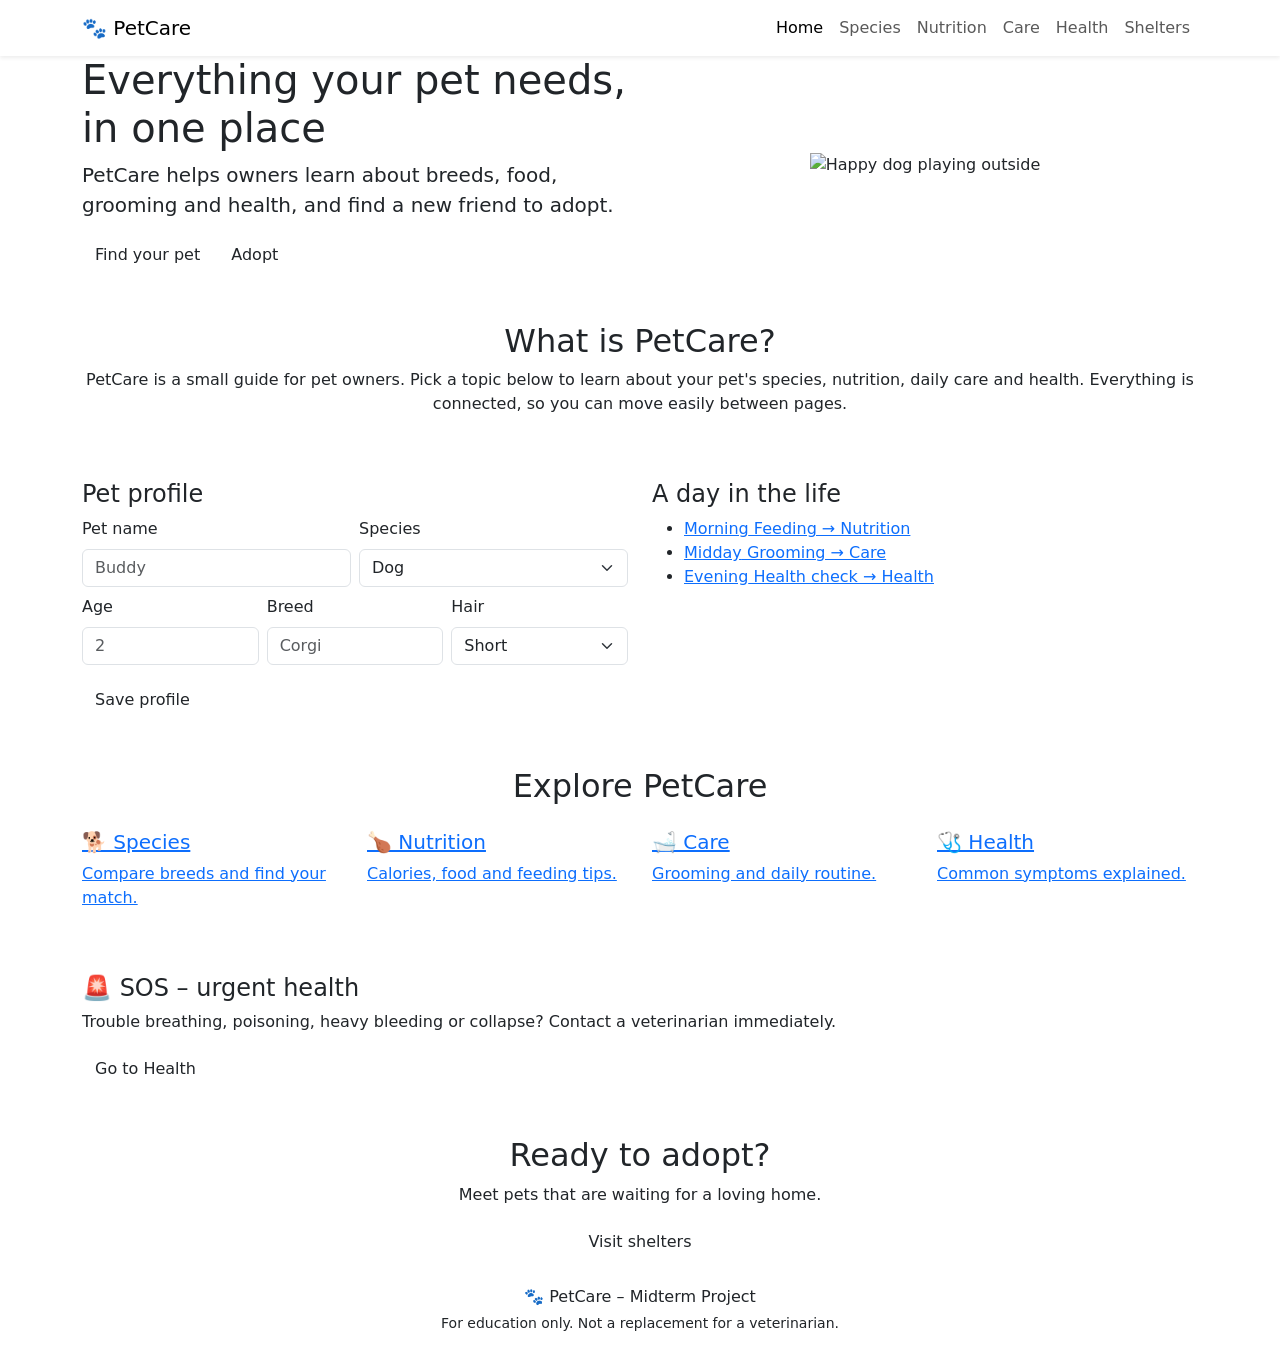
==== index.html @ fef8cda7 "(Index.html and styles.css)" ====
<!DOCTYPE html>
<html lang="en">
	<head>
		<meta charset="UTF-8">
		<meta name="viewport" content="width=device-width, initial-scale=1">
		<title>PetCare | Home</title>
		<link href="https://cdn.jsdelivr.net/npm/bootstrap@5.3.3/dist/css/bootstrap.min.css" rel="stylesheet">
		<link rel="stylesheet" href="styles.css">
	</head>
	<body>
		<header>
			<nav class="navbar navbar-expand-lg bg-white sticky-top shadow-sm">
				<div class="container">
					<a class="navbar-brand" href="index.html">🐾 PetCare</a>
					<button class="navbar-toggler" type="button" data-bs-toggle="collapse" data-bs-target="#mainMenu" aria-label="Toggle menu">
						<span class="navbar-toggler-icon"></span>
					</button>
					<div class="collapse navbar-collapse" id="mainMenu">
						<ul class="navbar-nav ms-auto">
							<li class="nav-item"><a class="nav-link active" href="index.html">Home</a></li>
							<li class="nav-item"><a class="nav-link" href="species.html">Species</a></li>
							<li class="nav-item"><a class="nav-link" href="nutrition.html">Nutrition</a></li>
							<li class="nav-item"><a class="nav-link" href="care.html">Care</a></li>
							<li class="nav-item"><a class="nav-link" href="health.html">Health</a></li>
							<li class="nav-item"><a class="nav-link" href="shelters.html">Shelters</a></li>
						</ul>
					</div>
				</div>
			</nav>
		</header>

		<main>
			<section class="hero">
				<div class="container">
					<div class="row align-items-center">
						<div class="col-md-6">
							<h1>Everything your pet needs, in one place</h1>
							<p class="lead">PetCare helps owners learn about breeds, food, grooming and health, and find a new friend to adopt.</p>
							<a href="species.html" class="btn btn-pet">Find your pet</a>
							<a href="shelters.html" class="btn btn-outline-pet">Adopt</a>
						</div>
						<div class="col-md-6 text-center">
							<img src="https://placedog.net/600/400?id=12" class="img-fluid hero-img" alt="Happy dog playing outside">
						</div>
					</div>
				</div>
			</section>

			<section class="container py-5 text-center">
				<h2>What is PetCare?</h2>
				<p class="mx-auto about-text">PetCare is a small guide for pet owners. Pick a topic below to learn about your pet's species, nutrition, daily care and health. Everything is connected, so you can move easily between pages.</p>
			</section>

			<section class="container pb-5">
				<div class="row g-4">
					<div class="col-lg-6">
						<article class="card-box">
							<h2 class="h4">Pet profile</h2>
							<form action="species.html" method="get">
								<div class="row g-2">
									<div class="col-6">
										<label for="petName" class="form-label">Pet name</label>
										<input type="text" id="petName" class="form-control" placeholder="Buddy">
									</div>
									<div class="col-6">
										<label for="petSpecies" class="form-label">Species</label>
										<select id="petSpecies" class="form-select">
											<option>Dog</option>
											<option>Cat</option>
										</select>
									</div>
									<div class="col-4">
										<label for="petAge" class="form-label">Age</label>
										<input type="number" id="petAge" class="form-control" placeholder="2">
									</div>
									<div class="col-4">
										<label for="petBreed" class="form-label">Breed</label>
										<input type="text" id="petBreed" class="form-control" placeholder="Corgi">
									</div>
									<div class="col-4">
										<label for="petHair" class="form-label">Hair</label>
										<select id="petHair" class="form-select">
											<option>Short</option>
											<option>Long</option>
										</select>
									</div>
								</div>
								<button type="submit" class="btn btn-pet mt-3">Save profile</button>
							</form>
						</article>
					</div>

					<div class="col-lg-6">
						<article class="card-box">
							<h2 class="h4">A day in the life</h2>
							<ul class="timeline">
								<li><a href="nutrition.html"><span class="time">Morning</span> Feeding → Nutrition</a></li>
								<li><a href="care.html"><span class="time">Midday</span> Grooming → Care</a></li>
								<li><a href="health.html"><span class="time">Evening</span> Health check → Health</a></li>
							</ul>
						</article>
					</div>
				</div>
			</section>

			<section class="container pb-5">
				<h2 class="text-center mb-4">Explore PetCare</h2>
				<div class="row g-4">
					<div class="col-6 col-lg-3">
						<a href="species.html" class="quick-card">
							<h3 class="h5">🐕 Species</h3>
							<p>Compare breeds and find your match.</p>
						</a>
					</div>
					<div class="col-6 col-lg-3">
						<a href="nutrition.html" class="quick-card">
							<h3 class="h5">🍗 Nutrition</h3>
							<p>Calories, food and feeding tips.</p>
						</a>
					</div>
					<div class="col-6 col-lg-3">
						<a href="care.html" class="quick-card">
							<h3 class="h5">🛁 Care</h3>
							<p>Grooming and daily routine.</p>
						</a>
					</div>
					<div class="col-6 col-lg-3">
						<a href="health.html" class="quick-card">
							<h3 class="h5">🩺 Health</h3>
							<p>Common symptoms explained.</p>
						</a>
					</div>
				</div>
			</section>

			<section class="container pb-5">
				<div class="sos-box">
					<h2 class="h4">🚨 SOS – urgent health</h2>
					<p>Trouble breathing, poisoning, heavy bleeding or collapse? Contact a veterinarian immediately.</p>
					<a href="health.html" class="btn btn-sos">Go to Health</a>
				</div>
			</section>

			<section class="adopt-cta text-center">
				<div class="container">
					<h2>Ready to adopt?</h2>
					<p>Meet pets that are waiting for a loving home.</p>
					<a href="shelters.html" class="btn btn-pet">Visit shelters</a>
				</div>
			</section>
		</main>

		<footer class="text-center py-4">
			<div class="container">
				<p class="mb-1">🐾 PetCare – Midterm Project</p>
				<p class="small mb-0">For education only. Not a replacement for a veterinarian.</p>
			</div>
		</footer>
		<script src="https://cdn.jsdelivr.net/npm/bootstrap@5.3.3/dist/js/bootstrap.bundle.min.js"></script>
	</body>
</html>
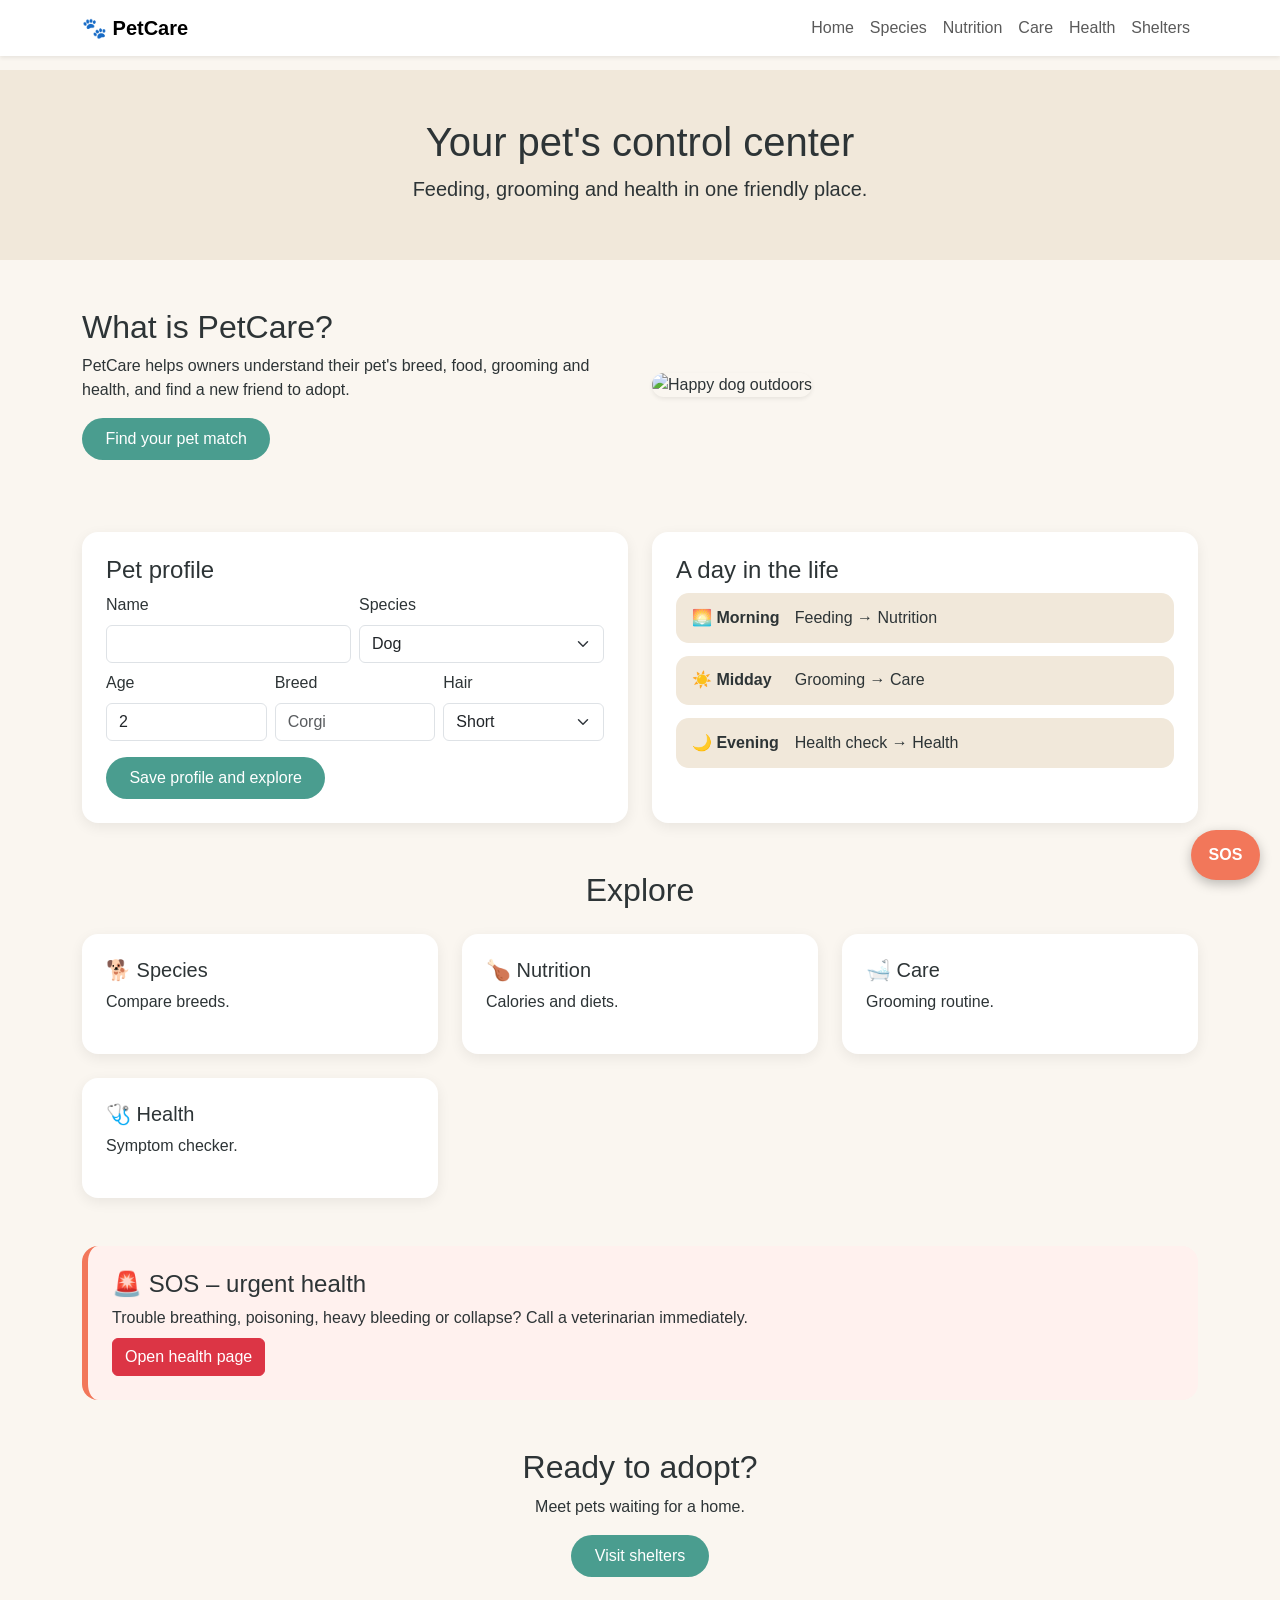
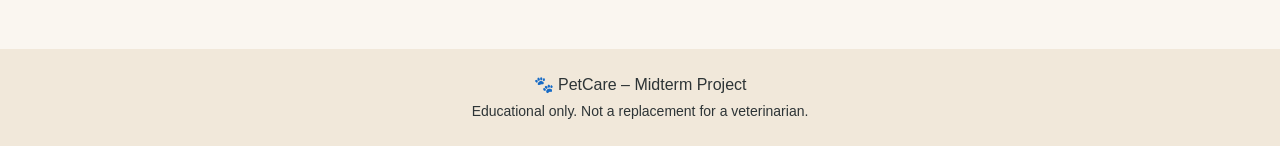
==== commit 1d942250: "final commit" ====
--- a/index.html
+++ b/index.html
@@ -1,161 +1,114 @@
 <!DOCTYPE html>
 <html lang="en">
-	<head>
-		<meta charset="UTF-8">
-		<meta name="viewport" content="width=device-width, initial-scale=1">
-		<title>PetCare | Home</title>
-		<link href="https://cdn.jsdelivr.net/npm/bootstrap@5.3.3/dist/css/bootstrap.min.css" rel="stylesheet">
-		<link rel="stylesheet" href="styles.css">
-	</head>
-	<body>
-		<header>
-			<nav class="navbar navbar-expand-lg bg-white sticky-top shadow-sm">
-				<div class="container">
-					<a class="navbar-brand" href="index.html">🐾 PetCare</a>
-					<button class="navbar-toggler" type="button" data-bs-toggle="collapse" data-bs-target="#mainMenu" aria-label="Toggle menu">
-						<span class="navbar-toggler-icon"></span>
-					</button>
-					<div class="collapse navbar-collapse" id="mainMenu">
-						<ul class="navbar-nav ms-auto">
-							<li class="nav-item"><a class="nav-link active" href="index.html">Home</a></li>
-							<li class="nav-item"><a class="nav-link" href="species.html">Species</a></li>
-							<li class="nav-item"><a class="nav-link" href="nutrition.html">Nutrition</a></li>
-							<li class="nav-item"><a class="nav-link" href="care.html">Care</a></li>
-							<li class="nav-item"><a class="nav-link" href="health.html">Health</a></li>
-							<li class="nav-item"><a class="nav-link" href="shelters.html">Shelters</a></li>
-						</ul>
-					</div>
-				</div>
-			</nav>
-		</header>
+<head>
+  <meta charset="UTF-8">
+  <meta name="viewport" content="width=device-width, initial-scale=1">
+  <title>Your pet's control center | PetCare</title>
+  <link href="https://cdn.jsdelivr.net/npm/bootstrap@5.3.3/dist/css/bootstrap.min.css" rel="stylesheet">
+  <link rel="stylesheet" href="css/style.css">
+</head>
+<body>
+  <header>
+    <nav class="navbar navbar-expand-lg bg-white shadow-sm fixed-top">
+      <div class="container">
+        <a class="navbar-brand fw-bold" href="index.html">🐾 PetCare</a>
+        <button class="navbar-toggler" type="button" data-bs-toggle="collapse" data-bs-target="#menu" aria-label="Toggle menu"><span class="navbar-toggler-icon"></span></button>
+        <div class="collapse navbar-collapse" id="menu">
+          <ul class="navbar-nav ms-auto">
+            <li class="nav-item"><a class="nav-link" href="index.html">Home</a></li>
+            <li class="nav-item"><a class="nav-link" href="species.html">Species</a></li>
+            <li class="nav-item"><a class="nav-link" href="nutrition.html">Nutrition</a></li>
+            <li class="nav-item"><a class="nav-link" href="care.html">Care</a></li>
+            <li class="nav-item"><a class="nav-link" href="health.html">Health</a></li>
+            <li class="nav-item"><a class="nav-link" href="shelters.html">Shelters</a></li>
+          </ul>
+        </div>
+      </div>
+    </nav>
+  </header>
+  <main>
+    <section class="page-header text-center">
+      <div class="container">
+        <h1>Your pet's control center</h1>
+        <p class="lead mb-2">Feeding, grooming and health in one friendly place.</p>
+      </div>
+    </section>
+    <section class="container py-5">
+      <div class="row g-4 align-items-center">
+        <div class="col-md-6">
+          <h2>What is PetCare?</h2>
+          <p>PetCare helps owners understand their pet's breed, food, grooming and health, and find a new friend to adopt.</p>
+          <a href="species.html" class="btn btn-pet">Find your pet match</a>
+        </div>
+        <div class="col-md-6">
+          <img src="https://placedog.net/600/400?id=12" class="img-fluid rounded-4 shadow-sm" alt="Happy dog outdoors">
+        </div>
+      </div>
+    </section>
 
-		<main>
-			<section class="hero">
-				<div class="container">
-					<div class="row align-items-center">
-						<div class="col-md-6">
-							<h1>Everything your pet needs, in one place</h1>
-							<p class="lead">PetCare helps owners learn about breeds, food, grooming and health, and find a new friend to adopt.</p>
-							<a href="species.html" class="btn btn-pet">Find your pet</a>
-							<a href="shelters.html" class="btn btn-outline-pet">Adopt</a>
-						</div>
-						<div class="col-md-6 text-center">
-							<img src="https://placedog.net/600/400?id=12" class="img-fluid hero-img" alt="Happy dog playing outside">
-						</div>
-					</div>
-				</div>
-			</section>
+    <section class="container py-4" id="profile">
+      <div class="row g-4">
+        <div class="col-lg-6">
+          <article class="card-pet">
+            <h2 class="h4">Pet profile</h2>
+            <form action="species.html">
+              <div class="row g-2">
+                <div class="col-6"><label class="form-label" for="pName">Name</label><input class="form-control" id="pName" required></div>
+                <div class="col-6"><label class="form-label" for="pSpecies">Species</label>
+                  <select class="form-select" id="pSpecies"><option>Dog</option><option>Cat</option></select></div>
+                <div class="col-4"><label class="form-label" for="pAge">Age</label><input class="form-control" type="number" min="0" id="pAge" value="2"></div>
+                <div class="col-4"><label class="form-label" for="pBreed">Breed</label><input class="form-control" id="pBreed" placeholder="Corgi"></div>
+                <div class="col-4"><label class="form-label" for="pHair">Hair</label>
+                  <select class="form-select" id="pHair"><option>Short</option><option>Long</option></select></div>
+              </div>
+              <button class="btn btn-pet mt-3" type="submit">Save profile and explore</button>
+            </form>
+          </article>
+        </div>
+        <div class="col-lg-6">
+          <article class="card-pet">
+            <h2 class="h4">A day in the life</h2>
+            <ol class="timeline">
+              <li><a href="nutrition.html"><span>🌅 Morning</span> Feeding → Nutrition</a></li>
+              <li><a href="care.html"><span>☀️ Midday</span> Grooming → Care</a></li>
+              <li><a href="health.html"><span>🌙 Evening</span> Health check → Health</a></li>
+            </ol>
+          </article>
+        </div>
+      </div>
+    </section>
 
-			<section class="container py-5 text-center">
-				<h2>What is PetCare?</h2>
-				<p class="mx-auto about-text">PetCare is a small guide for pet owners. Pick a topic below to learn about your pet's species, nutrition, daily care and health. Everything is connected, so you can move easily between pages.</p>
-			</section>
+    <section class="container py-4">
+      <h2 class="text-center mb-4">Explore</h2>
+      <div class="cards-grid">
+        <a class="card-pet link-card" href="species.html"><h3 class="h5">🐕 Species</h3><p>Compare breeds.</p></a>
+        <a class="card-pet link-card" href="nutrition.html"><h3 class="h5">🍗 Nutrition</h3><p>Calories and diets.</p></a>
+        <a class="card-pet link-card" href="care.html"><h3 class="h5">🛁 Care</h3><p>Grooming routine.</p></a>
+        <a class="card-pet link-card" href="health.html"><h3 class="h5">🩺 Health</h3><p>Symptom checker.</p></a>
+      </div>
+    </section>
 
-			<section class="container pb-5">
-				<div class="row g-4">
-					<div class="col-lg-6">
-						<article class="card-box">
-							<h2 class="h4">Pet profile</h2>
-							<form action="species.html" method="get">
-								<div class="row g-2">
-									<div class="col-6">
-										<label for="petName" class="form-label">Pet name</label>
-										<input type="text" id="petName" class="form-control" placeholder="Buddy">
-									</div>
-									<div class="col-6">
-										<label for="petSpecies" class="form-label">Species</label>
-										<select id="petSpecies" class="form-select">
-											<option>Dog</option>
-											<option>Cat</option>
-										</select>
-									</div>
-									<div class="col-4">
-										<label for="petAge" class="form-label">Age</label>
-										<input type="number" id="petAge" class="form-control" placeholder="2">
-									</div>
-									<div class="col-4">
-										<label for="petBreed" class="form-label">Breed</label>
-										<input type="text" id="petBreed" class="form-control" placeholder="Corgi">
-									</div>
-									<div class="col-4">
-										<label for="petHair" class="form-label">Hair</label>
-										<select id="petHair" class="form-select">
-											<option>Short</option>
-											<option>Long</option>
-										</select>
-									</div>
-								</div>
-								<button type="submit" class="btn btn-pet mt-3">Save profile</button>
-							</form>
-						</article>
-					</div>
+    <section class="container py-4" id="sos">
+      <div class="sos-box">
+        <h2 class="h4">🚨 SOS – urgent health</h2>
+        <p class="mb-2">Trouble breathing, poisoning, heavy bleeding or collapse? Call a veterinarian immediately.</p>
+        <a href="health.html#sos" class="btn btn-danger">Open health page</a>
+      </div>
+    </section>
 
-					<div class="col-lg-6">
-						<article class="card-box">
-							<h2 class="h4">A day in the life</h2>
-							<ul class="timeline">
-								<li><a href="nutrition.html"><span class="time">Morning</span> Feeding → Nutrition</a></li>
-								<li><a href="care.html"><span class="time">Midday</span> Grooming → Care</a></li>
-								<li><a href="health.html"><span class="time">Evening</span> Health check → Health</a></li>
-							</ul>
-						</article>
-					</div>
-				</div>
-			</section>
-
-			<section class="container pb-5">
-				<h2 class="text-center mb-4">Explore PetCare</h2>
-				<div class="row g-4">
-					<div class="col-6 col-lg-3">
-						<a href="species.html" class="quick-card">
-							<h3 class="h5">🐕 Species</h3>
-							<p>Compare breeds and find your match.</p>
-						</a>
-					</div>
-					<div class="col-6 col-lg-3">
-						<a href="nutrition.html" class="quick-card">
-							<h3 class="h5">🍗 Nutrition</h3>
-							<p>Calories, food and feeding tips.</p>
-						</a>
-					</div>
-					<div class="col-6 col-lg-3">
-						<a href="care.html" class="quick-card">
-							<h3 class="h5">🛁 Care</h3>
-							<p>Grooming and daily routine.</p>
-						</a>
-					</div>
-					<div class="col-6 col-lg-3">
-						<a href="health.html" class="quick-card">
-							<h3 class="h5">🩺 Health</h3>
-							<p>Common symptoms explained.</p>
-						</a>
-					</div>
-				</div>
-			</section>
-
-			<section class="container pb-5">
-				<div class="sos-box">
-					<h2 class="h4">🚨 SOS – urgent health</h2>
-					<p>Trouble breathing, poisoning, heavy bleeding or collapse? Contact a veterinarian immediately.</p>
-					<a href="health.html" class="btn btn-sos">Go to Health</a>
-				</div>
-			</section>
-
-			<section class="adopt-cta text-center">
-				<div class="container">
-					<h2>Ready to adopt?</h2>
-					<p>Meet pets that are waiting for a loving home.</p>
-					<a href="shelters.html" class="btn btn-pet">Visit shelters</a>
-				</div>
-			</section>
-		</main>
-
-		<footer class="text-center py-4">
-			<div class="container">
-				<p class="mb-1">🐾 PetCare – Midterm Project</p>
-				<p class="small mb-0">For education only. Not a replacement for a veterinarian.</p>
-			</div>
-		</footer>
-		<script src="https://cdn.jsdelivr.net/npm/bootstrap@5.3.3/dist/js/bootstrap.bundle.min.js"></script>
-	</body>
-</html>+    <section class="container py-4 text-center">
+      <h2>Ready to adopt?</h2>
+      <p>Meet pets waiting for a home.</p>
+      <a href="shelters.html" class="btn btn-pet">Visit shelters</a>
+    </section>
+  </main>
+  <a href="health.html#sos" class="sos-btn" aria-label="Urgent help">SOS</a>
+  <footer class="text-center py-4 mt-5">
+    <div class="container">
+      <p class="mb-1">🐾 PetCare – Midterm Project</p>
+      <p class="small mb-0">Educational only. Not a replacement for a veterinarian.</p>
+    </div>
+  </footer>
+  <script src="https://cdn.jsdelivr.net/npm/bootstrap@5.3.3/dist/js/bootstrap.bundle.min.js"></script>
+</body>
+</html>
--- a/css/style.css
+++ b/css/style.css
@@ -0,0 +1,170 @@
+/*Design tokens*/
+:root{
+	--bg: #faf6f0;
+	--green: #4a9d8f;
+	--cream: #f1e8da;
+	--coral: #f2775a;
+	--text: #2d3436;
+}
+html{
+	scroll-behavior: smooth;
+	scroll-padding-top: 80px;
+}
+body{
+	background: var(--bg);
+	color: var(--text);
+	font-family: "Poppins", "Segoe UI", sans-serif;
+	padding-top: 70px;
+}
+a{
+	color: var(--green);
+}
+
+/*Navigation*/
+.nav-link{
+	font-weight: 500;
+}
+.nav-link:hover{
+	color: var(--green);
+}
+
+/*Header strip*/
+.page-header{
+	background: var(--cream);
+	padding: 3rem 0;
+}
+.badge-pet{
+	background: #fff;
+	border-radius: 50px;
+	padding: 0.3rem 1rem;
+	font-size: 0.85rem;
+}
+
+/*Cards*/
+.card-pet{
+	background: #fff;
+	border-radius: 1rem;
+	padding: 1.5rem;
+	box-shadow: 0 4px 14px rgba(0,0,0,0.07);
+	height: 100%;
+}
+.link-card{
+	display: block;
+	text-decoration: none;
+	color: var(--text);
+	transition: transform 0.2s;
+}
+.link-card:hover{
+	transform: translateY(-4px);
+}
+
+/* CSS Grid: card layouts*/
+.cards-grid{
+	display: grid;
+	grid-template-columns: repeat(3, 1fr);
+	gap: 1.5rem;
+}
+.btn-pet{
+	background: var(--green);
+	color: #fff;
+	border-radius: 50px;
+	padding: 0.5rem 1.4rem;
+}
+.btn-pet:hover{
+	background: #3b8074;
+	color: #fff;
+}
+.btn-outline-pet{
+	border: 2px solid var(--green);
+	color: var(--green);
+	border-radius: 50px;
+}
+.btn-outline-pet:hover{
+	background: var(--green);
+	color: #fff;
+}
+.timeline{
+	list-style: none;
+	padding: 0;
+	margin: 0;
+	display: flex;
+	flex-direction: column;
+	gap: 0.8rem;
+}
+.timeline a{
+	display: flex;
+	gap: 0.8rem;
+	align-items: center;
+	background: var(--cream);
+	border-radius: 0.8rem;
+	padding: 0.8rem 1rem;
+	text-decoration: none;
+	color: var(--text);
+}
+.timeline span{
+	font-weight: 600;
+	min-width: 90px;
+}
+.sos-box{
+	background: #fff1ee;
+	border-left: 6px solid var(--coral);
+	border-radius: 1rem;
+	padding: 1.5rem;
+}
+/* position: fixed keeps the SOS button visible while scrolling */
+.sos-btn{
+	position: fixed;
+	right: 20px;
+	bottom: 20px;
+	background: var(--coral);
+	color: #fff;
+	font-weight: 700;
+	text-decoration: none;
+	padding: 0.8rem 1.1rem;
+	border-radius: 50px;
+	box-shadow: 0 4px 12px rgba(0,0,0,0.25);
+	z-index: 1000;
+}
+.sos-btn:hover{
+	color: #fff;
+	background: #d9603f;
+}
+.highlight{
+	position: relative;
+	outline: 3px solid var(--green);
+}
+.highlight::after{
+	content: "For your pet";
+	position: absolute;
+	top: -12px;
+	right: 12px;
+	background: var(--green);
+	color: #fff;
+	font-size: 0.75rem;
+	padding: 2px 10px;
+	border-radius: 50px;
+}
+footer{
+	background: var(--cream);
+}
+@media (max-width: 992px){
+	.cards-grid{
+		grid-template-columns: repeat(2, 1fr);
+	}
+	.page-header{
+		padding: 2rem 0;
+	}
+}
+@media (max-width: 576px){
+	.cards-grid{
+		grid-template-columns: 1fr;
+	}
+	h1{
+		font-size: 1.8rem;
+	}
+	.timeline a{
+		flex-direction: column;
+		align-items: flex-start;
+		gap: 0.2rem;
+	}
+}
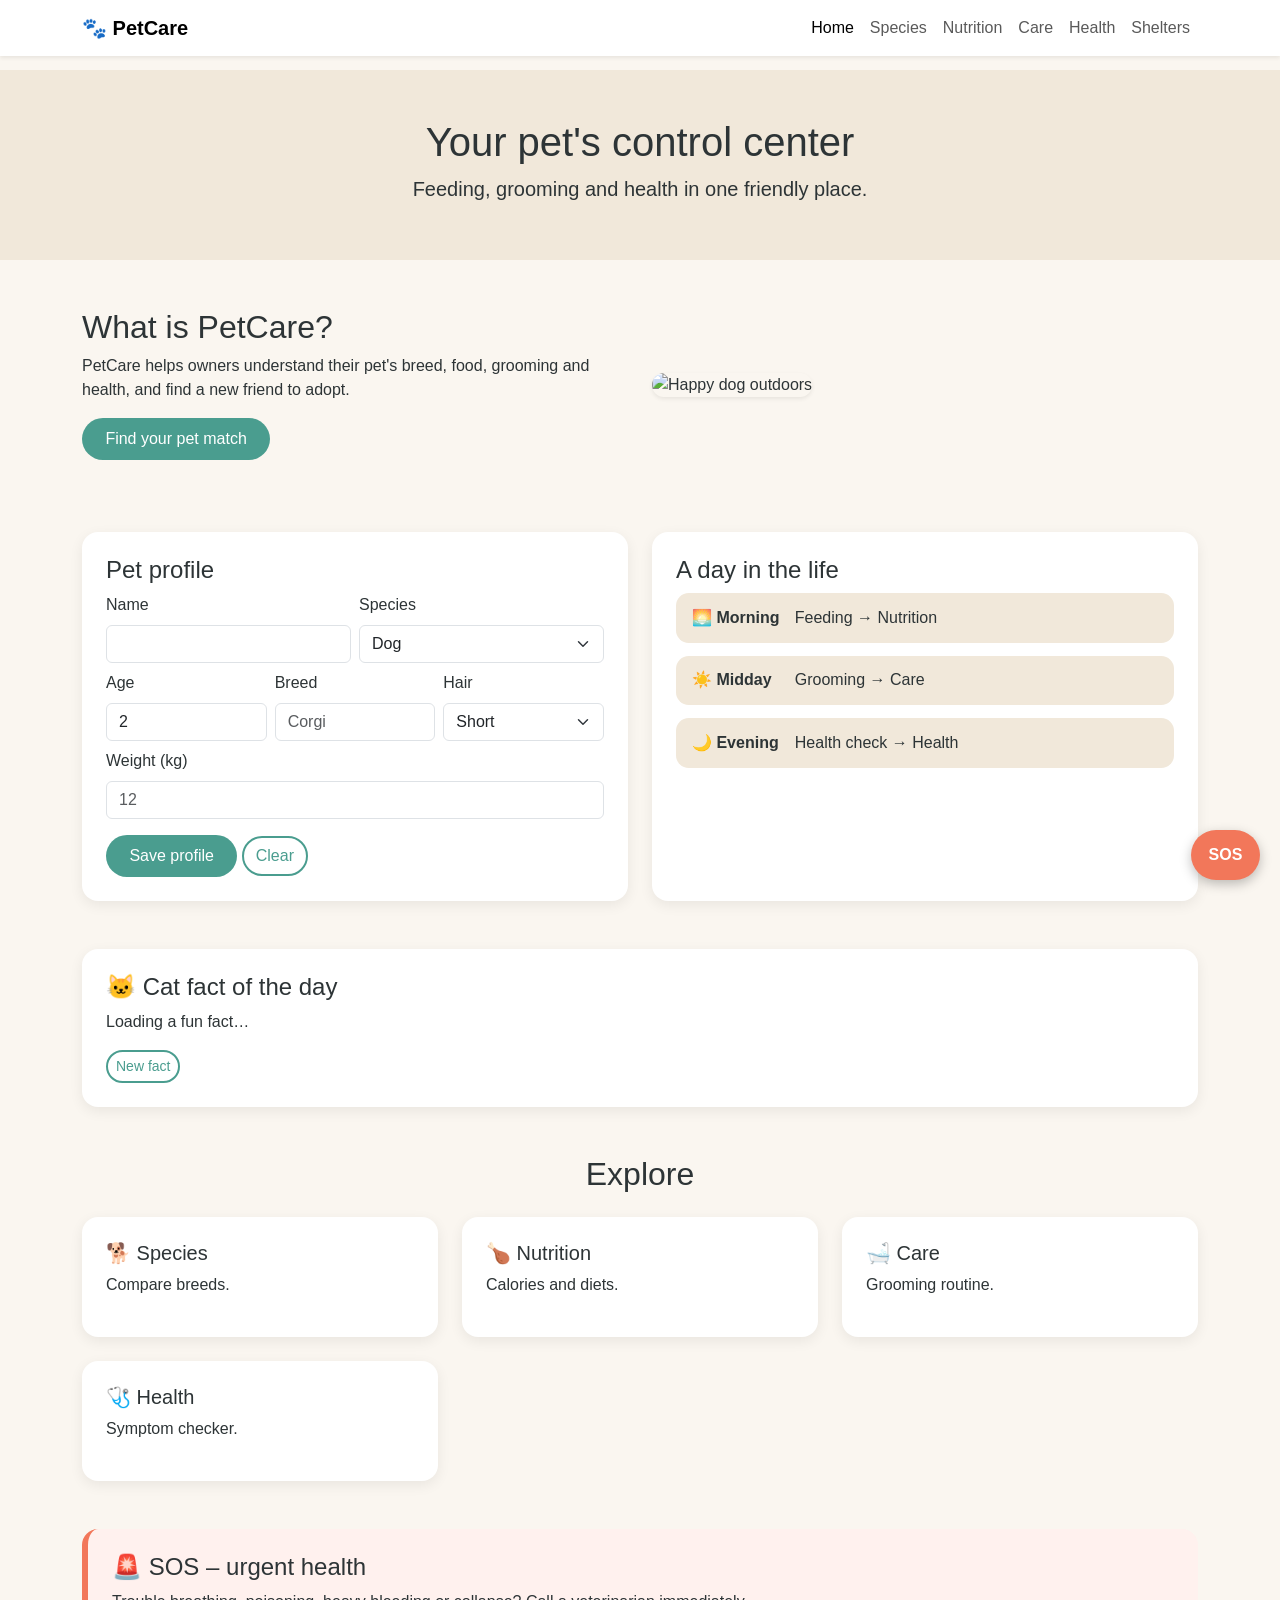
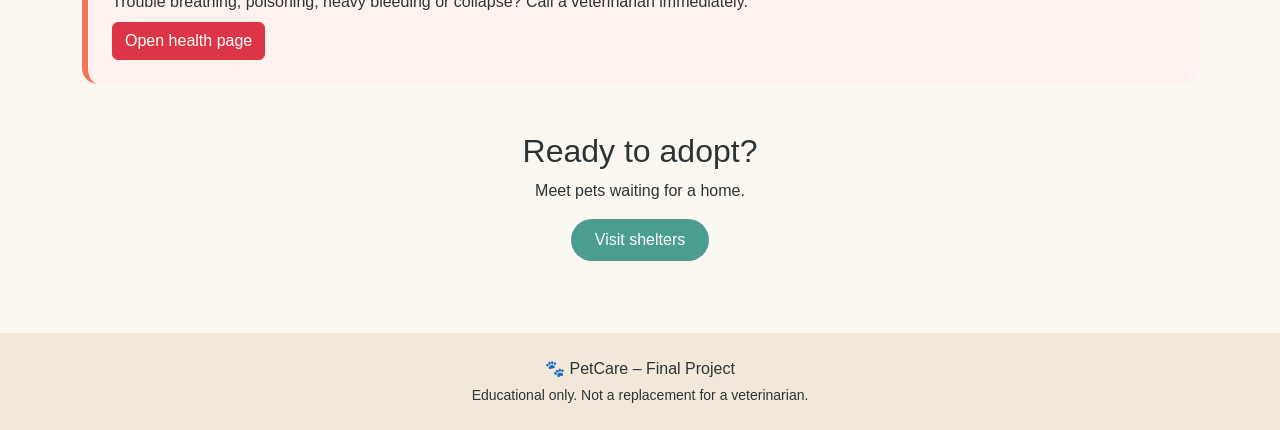
==== commit 9912528d: "Create main page layout and basic scripts" ====
--- a/index.html
+++ b/index.html
@@ -6,8 +6,10 @@
   <title>Your pet's control center | PetCare</title>
   <link href="https://cdn.jsdelivr.net/npm/bootstrap@5.3.3/dist/css/bootstrap.min.css" rel="stylesheet">
   <link rel="stylesheet" href="css/style.css">
+  <link rel="stylesheet" href="css/app.css">
+  <script src="js/theme-init.js"></script>
 </head>
-<body>
+<body data-page="home">
   <header>
     <nav class="navbar navbar-expand-lg bg-white shadow-sm fixed-top">
       <div class="container">
@@ -15,7 +17,7 @@
         <button class="navbar-toggler" type="button" data-bs-toggle="collapse" data-bs-target="#menu" aria-label="Toggle menu"><span class="navbar-toggler-icon"></span></button>
         <div class="collapse navbar-collapse" id="menu">
           <ul class="navbar-nav ms-auto">
-            <li class="nav-item"><a class="nav-link" href="index.html">Home</a></li>
+            <li class="nav-item"><a class="nav-link active" href="index.html" aria-current="page">Home</a></li>
             <li class="nav-item"><a class="nav-link" href="species.html">Species</a></li>
             <li class="nav-item"><a class="nav-link" href="nutrition.html">Nutrition</a></li>
             <li class="nav-item"><a class="nav-link" href="care.html">Care</a></li>
@@ -51,18 +53,21 @@
         <div class="col-lg-6">
           <article class="card-pet">
             <h2 class="h4">Pet profile</h2>
-            <form action="species.html">
+            <form id="profile-form" novalidate>
               <div class="row g-2">
-                <div class="col-6"><label class="form-label" for="pName">Name</label><input class="form-control" id="pName" required></div>
+                <div class="col-6"><label class="form-label" for="pName">Name</label><input class="form-control" id="pName" autocomplete="off"></div>
                 <div class="col-6"><label class="form-label" for="pSpecies">Species</label>
-                  <select class="form-select" id="pSpecies"><option>Dog</option><option>Cat</option></select></div>
-                <div class="col-4"><label class="form-label" for="pAge">Age</label><input class="form-control" type="number" min="0" id="pAge" value="2"></div>
-                <div class="col-4"><label class="form-label" for="pBreed">Breed</label><input class="form-control" id="pBreed" placeholder="Corgi"></div>
+                  <select class="form-select" id="pSpecies"><option value="dog">Dog</option><option value="cat">Cat</option></select></div>
+                <div class="col-4"><label class="form-label" for="pAge">Age</label><input class="form-control" type="number" min="0" step="0.5" id="pAge" value="2"></div>
+                <div class="col-4"><label class="form-label" for="pBreed">Breed</label><input class="form-control" id="pBreed" placeholder="Corgi" autocomplete="off"></div>
                 <div class="col-4"><label class="form-label" for="pHair">Hair</label>
-                  <select class="form-select" id="pHair"><option>Short</option><option>Long</option></select></div>
+                  <select class="form-select" id="pHair"><option value="short">Short</option><option value="long">Long</option></select></div>
+                <div class="col-12"><label class="form-label" for="pWeight">Weight (kg)</label><input class="form-control" type="number" min="0" step="0.1" id="pWeight" placeholder="12"></div>
               </div>
-              <button class="btn btn-pet mt-3" type="submit">Save profile and explore</button>
+              <button class="btn btn-pet mt-3" type="submit">Save profile</button>
+              <button class="btn btn-outline-pet mt-3" type="button" id="profile-clear">Clear</button>
             </form>
+            <div id="profile-summary" class="mt-3" hidden></div>
           </article>
         </div>
         <div class="col-lg-6">
@@ -76,6 +81,14 @@
           </article>
         </div>
       </div>
+    </section>
+
+    <section class="container py-4">
+      <article class="card-pet" id="fact-box">
+        <h2 class="h4">🐱 Cat fact of the day</h2>
+        <p id="fact-text" class="mb-3" aria-live="polite">Loading a fun fact…</p>
+        <button type="button" id="fact-refresh" class="btn btn-outline-pet btn-sm">New fact</button>
+      </article>
     </section>
 
     <section class="container py-4">
@@ -105,10 +118,19 @@
   <a href="health.html#sos" class="sos-btn" aria-label="Urgent help">SOS</a>
   <footer class="text-center py-4 mt-5">
     <div class="container">
-      <p class="mb-1">🐾 PetCare – Midterm Project</p>
+      <p class="mb-1">🐾 PetCare – Final Project</p>
       <p class="small mb-0">Educational only. Not a replacement for a veterinarian.</p>
     </div>
   </footer>
+  <script src="https://cdn.jsdelivr.net/npm/jquery@3.7.1/dist/jquery.min.js"></script>
   <script src="https://cdn.jsdelivr.net/npm/bootstrap@5.3.3/dist/js/bootstrap.bundle.min.js"></script>
+  <script src="js/data.js"></script>
+  <script src="js/models.js"></script>
+  <script src="js/api.js"></script>
+  <script src="js/ui.js"></script>
+  <script src="js/forms.js"></script>
+  <script src="js/pages/home.js"></script>
+  <script src="js/main.js"></script>
+  <script src="js/jq.js"></script>
 </body>
 </html>
--- a/css/style.css
+++ b/css/style.css
@@ -58,7 +58,7 @@
 	transform: translateY(-4px);
 }
 
-/* CSS Grid: card layouts*/
+/*card layouts*/
 .cards-grid{
 	display: grid;
 	grid-template-columns: repeat(3, 1fr);
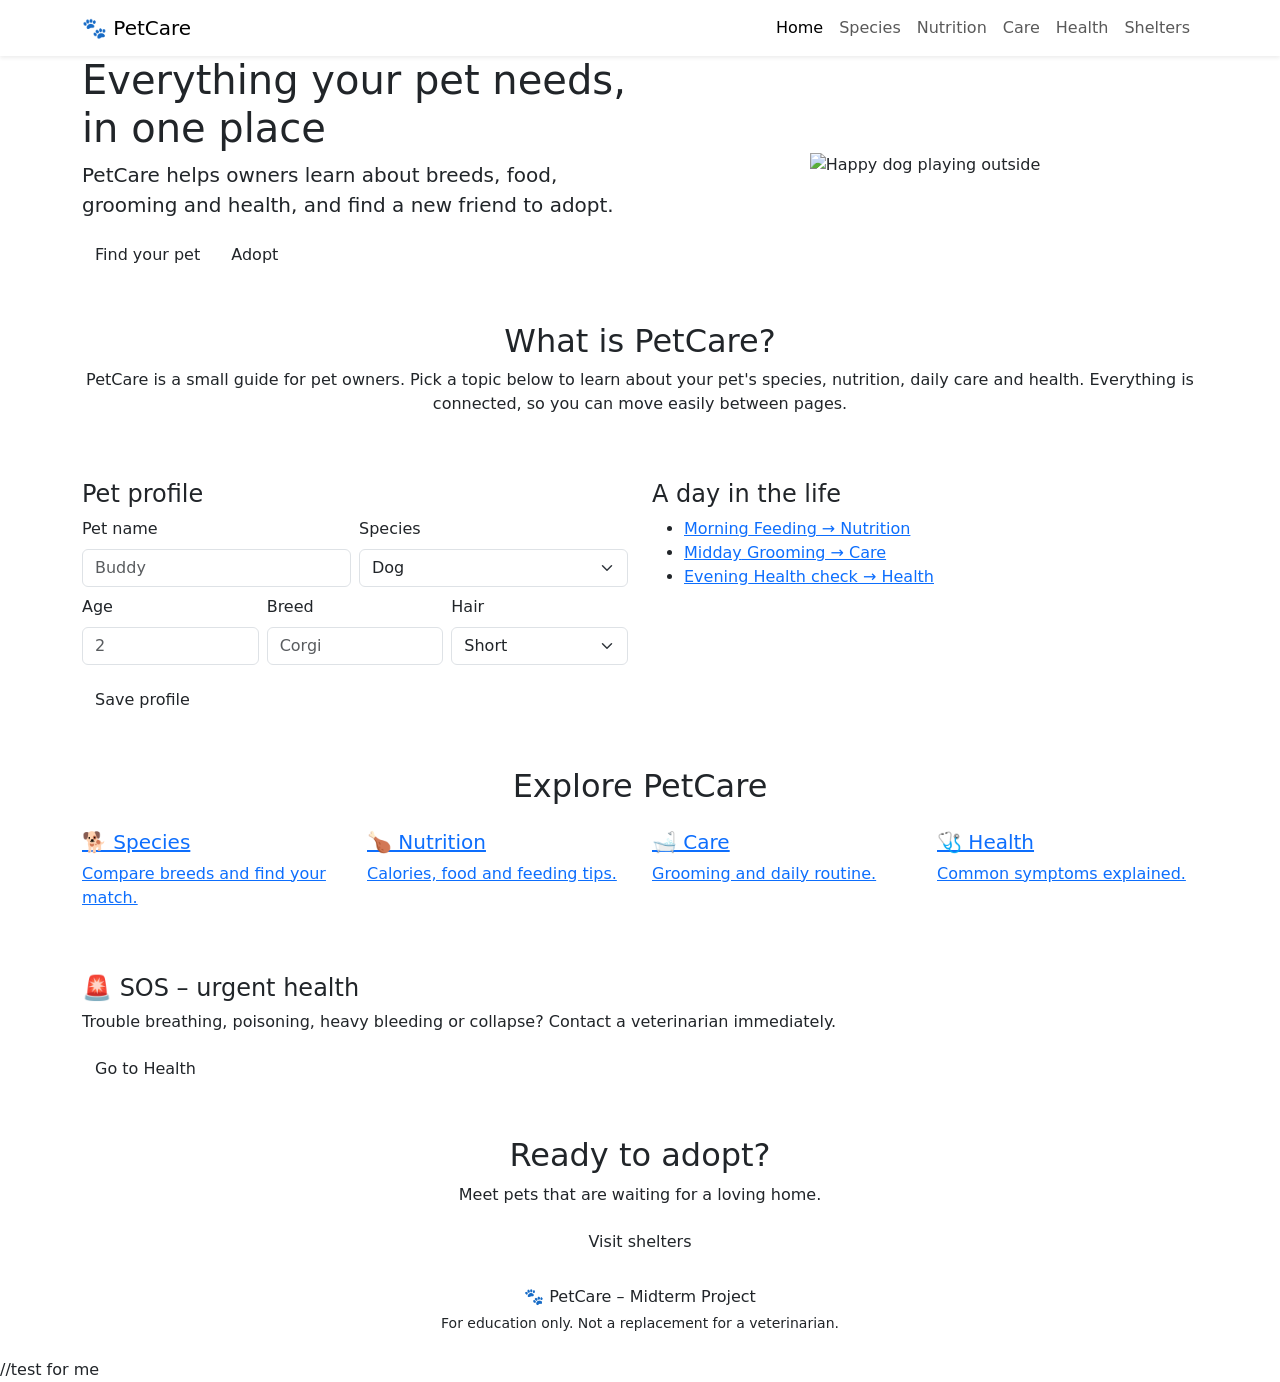
==== commit b0b2c795: "Testing" ====
--- a/index.html
+++ b/index.html
@@ -1,136 +1,161 @@
 <!DOCTYPE html>
 <html lang="en">
-<head>
-  <meta charset="UTF-8">
-  <meta name="viewport" content="width=device-width, initial-scale=1">
-  <title>Your pet's control center | PetCare</title>
-  <link href="https://cdn.jsdelivr.net/npm/bootstrap@5.3.3/dist/css/bootstrap.min.css" rel="stylesheet">
-  <link rel="stylesheet" href="css/style.css">
-  <link rel="stylesheet" href="css/app.css">
-  <script src="js/theme-init.js"></script>
-</head>
-<body data-page="home">
-  <header>
-    <nav class="navbar navbar-expand-lg bg-white shadow-sm fixed-top">
-      <div class="container">
-        <a class="navbar-brand fw-bold" href="index.html">🐾 PetCare</a>
-        <button class="navbar-toggler" type="button" data-bs-toggle="collapse" data-bs-target="#menu" aria-label="Toggle menu"><span class="navbar-toggler-icon"></span></button>
-        <div class="collapse navbar-collapse" id="menu">
-          <ul class="navbar-nav ms-auto">
-            <li class="nav-item"><a class="nav-link active" href="index.html" aria-current="page">Home</a></li>
-            <li class="nav-item"><a class="nav-link" href="species.html">Species</a></li>
-            <li class="nav-item"><a class="nav-link" href="nutrition.html">Nutrition</a></li>
-            <li class="nav-item"><a class="nav-link" href="care.html">Care</a></li>
-            <li class="nav-item"><a class="nav-link" href="health.html">Health</a></li>
-            <li class="nav-item"><a class="nav-link" href="shelters.html">Shelters</a></li>
-          </ul>
-        </div>
-      </div>
-    </nav>
-  </header>
-  <main>
-    <section class="page-header text-center">
-      <div class="container">
-        <h1>Your pet's control center</h1>
-        <p class="lead mb-2">Feeding, grooming and health in one friendly place.</p>
-      </div>
-    </section>
-    <section class="container py-5">
-      <div class="row g-4 align-items-center">
-        <div class="col-md-6">
-          <h2>What is PetCare?</h2>
-          <p>PetCare helps owners understand their pet's breed, food, grooming and health, and find a new friend to adopt.</p>
-          <a href="species.html" class="btn btn-pet">Find your pet match</a>
-        </div>
-        <div class="col-md-6">
-          <img src="https://placedog.net/600/400?id=12" class="img-fluid rounded-4 shadow-sm" alt="Happy dog outdoors">
-        </div>
-      </div>
-    </section>
+	<head>
+		<meta charset="UTF-8">
+		<meta name="viewport" content="width=device-width, initial-scale=1">
+		<title>PetCare | Home</title>
+		<link href="https://cdn.jsdelivr.net/npm/bootstrap@5.3.3/dist/css/bootstrap.min.css" rel="stylesheet">
+		<link rel="stylesheet" href="styles.css">
+	</head>
+	<body>
+		<header>
+			<nav class="navbar navbar-expand-lg bg-white sticky-top shadow-sm">
+				<div class="container">
+					<a class="navbar-brand" href="index.html">🐾 PetCare</a>
+					<button class="navbar-toggler" type="button" data-bs-toggle="collapse" data-bs-target="#mainMenu" aria-label="Toggle menu">
+						<span class="navbar-toggler-icon"></span>
+					</button>
+					<div class="collapse navbar-collapse" id="mainMenu">
+						<ul class="navbar-nav ms-auto">
+							<li class="nav-item"><a class="nav-link active" href="index.html">Home</a></li>
+							<li class="nav-item"><a class="nav-link" href="species.html">Species</a></li>
+							<li class="nav-item"><a class="nav-link" href="nutrition.html">Nutrition</a></li>
+							<li class="nav-item"><a class="nav-link" href="care.html">Care</a></li>
+							<li class="nav-item"><a class="nav-link" href="health.html">Health</a></li>
+							<li class="nav-item"><a class="nav-link" href="shelters.html">Shelters</a></li>
+						</ul>
+					</div>
+				</div>
+			</nav>
+		</header>
 
-    <section class="container py-4" id="profile">
-      <div class="row g-4">
-        <div class="col-lg-6">
-          <article class="card-pet">
-            <h2 class="h4">Pet profile</h2>
-            <form id="profile-form" novalidate>
-              <div class="row g-2">
-                <div class="col-6"><label class="form-label" for="pName">Name</label><input class="form-control" id="pName" autocomplete="off"></div>
-                <div class="col-6"><label class="form-label" for="pSpecies">Species</label>
-                  <select class="form-select" id="pSpecies"><option value="dog">Dog</option><option value="cat">Cat</option></select></div>
-                <div class="col-4"><label class="form-label" for="pAge">Age</label><input class="form-control" type="number" min="0" step="0.5" id="pAge" value="2"></div>
-                <div class="col-4"><label class="form-label" for="pBreed">Breed</label><input class="form-control" id="pBreed" placeholder="Corgi" autocomplete="off"></div>
-                <div class="col-4"><label class="form-label" for="pHair">Hair</label>
-                  <select class="form-select" id="pHair"><option value="short">Short</option><option value="long">Long</option></select></div>
-                <div class="col-12"><label class="form-label" for="pWeight">Weight (kg)</label><input class="form-control" type="number" min="0" step="0.1" id="pWeight" placeholder="12"></div>
-              </div>
-              <button class="btn btn-pet mt-3" type="submit">Save profile</button>
-              <button class="btn btn-outline-pet mt-3" type="button" id="profile-clear">Clear</button>
-            </form>
-            <div id="profile-summary" class="mt-3" hidden></div>
-          </article>
-        </div>
-        <div class="col-lg-6">
-          <article class="card-pet">
-            <h2 class="h4">A day in the life</h2>
-            <ol class="timeline">
-              <li><a href="nutrition.html"><span>🌅 Morning</span> Feeding → Nutrition</a></li>
-              <li><a href="care.html"><span>☀️ Midday</span> Grooming → Care</a></li>
-              <li><a href="health.html"><span>🌙 Evening</span> Health check → Health</a></li>
-            </ol>
-          </article>
-        </div>
-      </div>
-    </section>
+		<main>
+			<section class="hero">
+				<div class="container">
+					<div class="row align-items-center">
+						<div class="col-md-6">
+							<h1>Everything your pet needs, in one place</h1>
+							<p class="lead">PetCare helps owners learn about breeds, food, grooming and health, and find a new friend to adopt.</p>
+							<a href="species.html" class="btn btn-pet">Find your pet</a>
+							<a href="shelters.html" class="btn btn-outline-pet">Adopt</a>
+						</div>
+						<div class="col-md-6 text-center">
+							<img src="https://placedog.net/600/400?id=12" class="img-fluid hero-img" alt="Happy dog playing outside">
+						</div>
+					</div>
+				</div>
+			</section>
 
-    <section class="container py-4">
-      <article class="card-pet" id="fact-box">
-        <h2 class="h4">🐱 Cat fact of the day</h2>
-        <p id="fact-text" class="mb-3" aria-live="polite">Loading a fun fact…</p>
-        <button type="button" id="fact-refresh" class="btn btn-outline-pet btn-sm">New fact</button>
-      </article>
-    </section>
+			<section class="container py-5 text-center">
+				<h2>What is PetCare?</h2>
+				<p class="mx-auto about-text">PetCare is a small guide for pet owners. Pick a topic below to learn about your pet's species, nutrition, daily care and health. Everything is connected, so you can move easily between pages.</p>
+			</section>
 
-    <section class="container py-4">
-      <h2 class="text-center mb-4">Explore</h2>
-      <div class="cards-grid">
-        <a class="card-pet link-card" href="species.html"><h3 class="h5">🐕 Species</h3><p>Compare breeds.</p></a>
-        <a class="card-pet link-card" href="nutrition.html"><h3 class="h5">🍗 Nutrition</h3><p>Calories and diets.</p></a>
-        <a class="card-pet link-card" href="care.html"><h3 class="h5">🛁 Care</h3><p>Grooming routine.</p></a>
-        <a class="card-pet link-card" href="health.html"><h3 class="h5">🩺 Health</h3><p>Symptom checker.</p></a>
-      </div>
-    </section>
+			<section class="container pb-5">
+				<div class="row g-4">
+					<div class="col-lg-6">
+						<article class="card-box">
+							<h2 class="h4">Pet profile</h2>
+							<form action="species.html" method="get">
+								<div class="row g-2">
+									<div class="col-6">
+										<label for="petName" class="form-label">Pet name</label>
+										<input type="text" id="petName" class="form-control" placeholder="Buddy">
+									</div>
+									<div class="col-6">
+										<label for="petSpecies" class="form-label">Species</label>
+										<select id="petSpecies" class="form-select">
+											<option>Dog</option>
+											<option>Cat</option>
+										</select>
+									</div>
+									<div class="col-4">
+										<label for="petAge" class="form-label">Age</label>
+										<input type="number" id="petAge" class="form-control" placeholder="2">
+									</div>
+									<div class="col-4">
+										<label for="petBreed" class="form-label">Breed</label>
+										<input type="text" id="petBreed" class="form-control" placeholder="Corgi">
+									</div>
+									<div class="col-4">
+										<label for="petHair" class="form-label">Hair</label>
+										<select id="petHair" class="form-select">
+											<option>Short</option>
+											<option>Long</option>
+										</select>
+									</div>
+								</div>
+								<button type="submit" class="btn btn-pet mt-3">Save profile</button>
+							</form>
+						</article>
+					</div>
 
-    <section class="container py-4" id="sos">
-      <div class="sos-box">
-        <h2 class="h4">🚨 SOS – urgent health</h2>
-        <p class="mb-2">Trouble breathing, poisoning, heavy bleeding or collapse? Call a veterinarian immediately.</p>
-        <a href="health.html#sos" class="btn btn-danger">Open health page</a>
-      </div>
-    </section>
+					<div class="col-lg-6">
+						<article class="card-box">
+							<h2 class="h4">A day in the life</h2>
+							<ul class="timeline">
+								<li><a href="nutrition.html"><span class="time">Morning</span> Feeding → Nutrition</a></li>
+								<li><a href="care.html"><span class="time">Midday</span> Grooming → Care</a></li>
+								<li><a href="health.html"><span class="time">Evening</span> Health check → Health</a></li>
+							</ul>
+						</article>
+					</div>
+				</div>
+			</section>
 
-    <section class="container py-4 text-center">
-      <h2>Ready to adopt?</h2>
-      <p>Meet pets waiting for a home.</p>
-      <a href="shelters.html" class="btn btn-pet">Visit shelters</a>
-    </section>
-  </main>
-  <a href="health.html#sos" class="sos-btn" aria-label="Urgent help">SOS</a>
-  <footer class="text-center py-4 mt-5">
-    <div class="container">
-      <p class="mb-1">🐾 PetCare – Final Project</p>
-      <p class="small mb-0">Educational only. Not a replacement for a veterinarian.</p>
-    </div>
-  </footer>
-  <script src="https://cdn.jsdelivr.net/npm/jquery@3.7.1/dist/jquery.min.js"></script>
-  <script src="https://cdn.jsdelivr.net/npm/bootstrap@5.3.3/dist/js/bootstrap.bundle.min.js"></script>
-  <script src="js/data.js"></script>
-  <script src="js/models.js"></script>
-  <script src="js/api.js"></script>
-  <script src="js/ui.js"></script>
-  <script src="js/forms.js"></script>
-  <script src="js/pages/home.js"></script>
-  <script src="js/main.js"></script>
-  <script src="js/jq.js"></script>
-</body>
-</html>
+			<section class="container pb-5">
+				<h2 class="text-center mb-4">Explore PetCare</h2>
+				<div class="row g-4">
+					<div class="col-6 col-lg-3">
+						<a href="species.html" class="quick-card">
+							<h3 class="h5">🐕 Species</h3>
+							<p>Compare breeds and find your match.</p>
+						</a>
+					</div>
+					<div class="col-6 col-lg-3">
+						<a href="nutrition.html" class="quick-card">
+							<h3 class="h5">🍗 Nutrition</h3>
+							<p>Calories, food and feeding tips.</p>
+						</a>
+					</div>
+					<div class="col-6 col-lg-3">
+						<a href="care.html" class="quick-card">
+							<h3 class="h5">🛁 Care</h3>
+							<p>Grooming and daily routine.</p>
+						</a>
+					</div>
+					<div class="col-6 col-lg-3">
+						<a href="health.html" class="quick-card">
+							<h3 class="h5">🩺 Health</h3>
+							<p>Common symptoms explained.</p>
+						</a>
+					</div>
+				</div>
+			</section>
+
+			<section class="container pb-5">
+				<div class="sos-box">
+					<h2 class="h4">🚨 SOS – urgent health</h2>
+					<p>Trouble breathing, poisoning, heavy bleeding or collapse? Contact a veterinarian immediately.</p>
+					<a href="health.html" class="btn btn-sos">Go to Health</a>
+				</div>
+			</section>
+
+			<section class="adopt-cta text-center">
+				<div class="container">
+					<h2>Ready to adopt?</h2>
+					<p>Meet pets that are waiting for a loving home.</p>
+					<a href="shelters.html" class="btn btn-pet">Visit shelters</a>
+				</div>
+			</section>
+		</main>
+
+		<footer class="text-center py-4">
+			<div class="container">
+				<p class="mb-1">🐾 PetCare – Midterm Project</p>
+				<p class="small mb-0">For education only. Not a replacement for a veterinarian.</p>
+			</div>
+		</footer>
+		<script src="https://cdn.jsdelivr.net/npm/bootstrap@5.3.3/dist/js/bootstrap.bundle.min.js"></script>
+	</body>
+</html> //test for me 
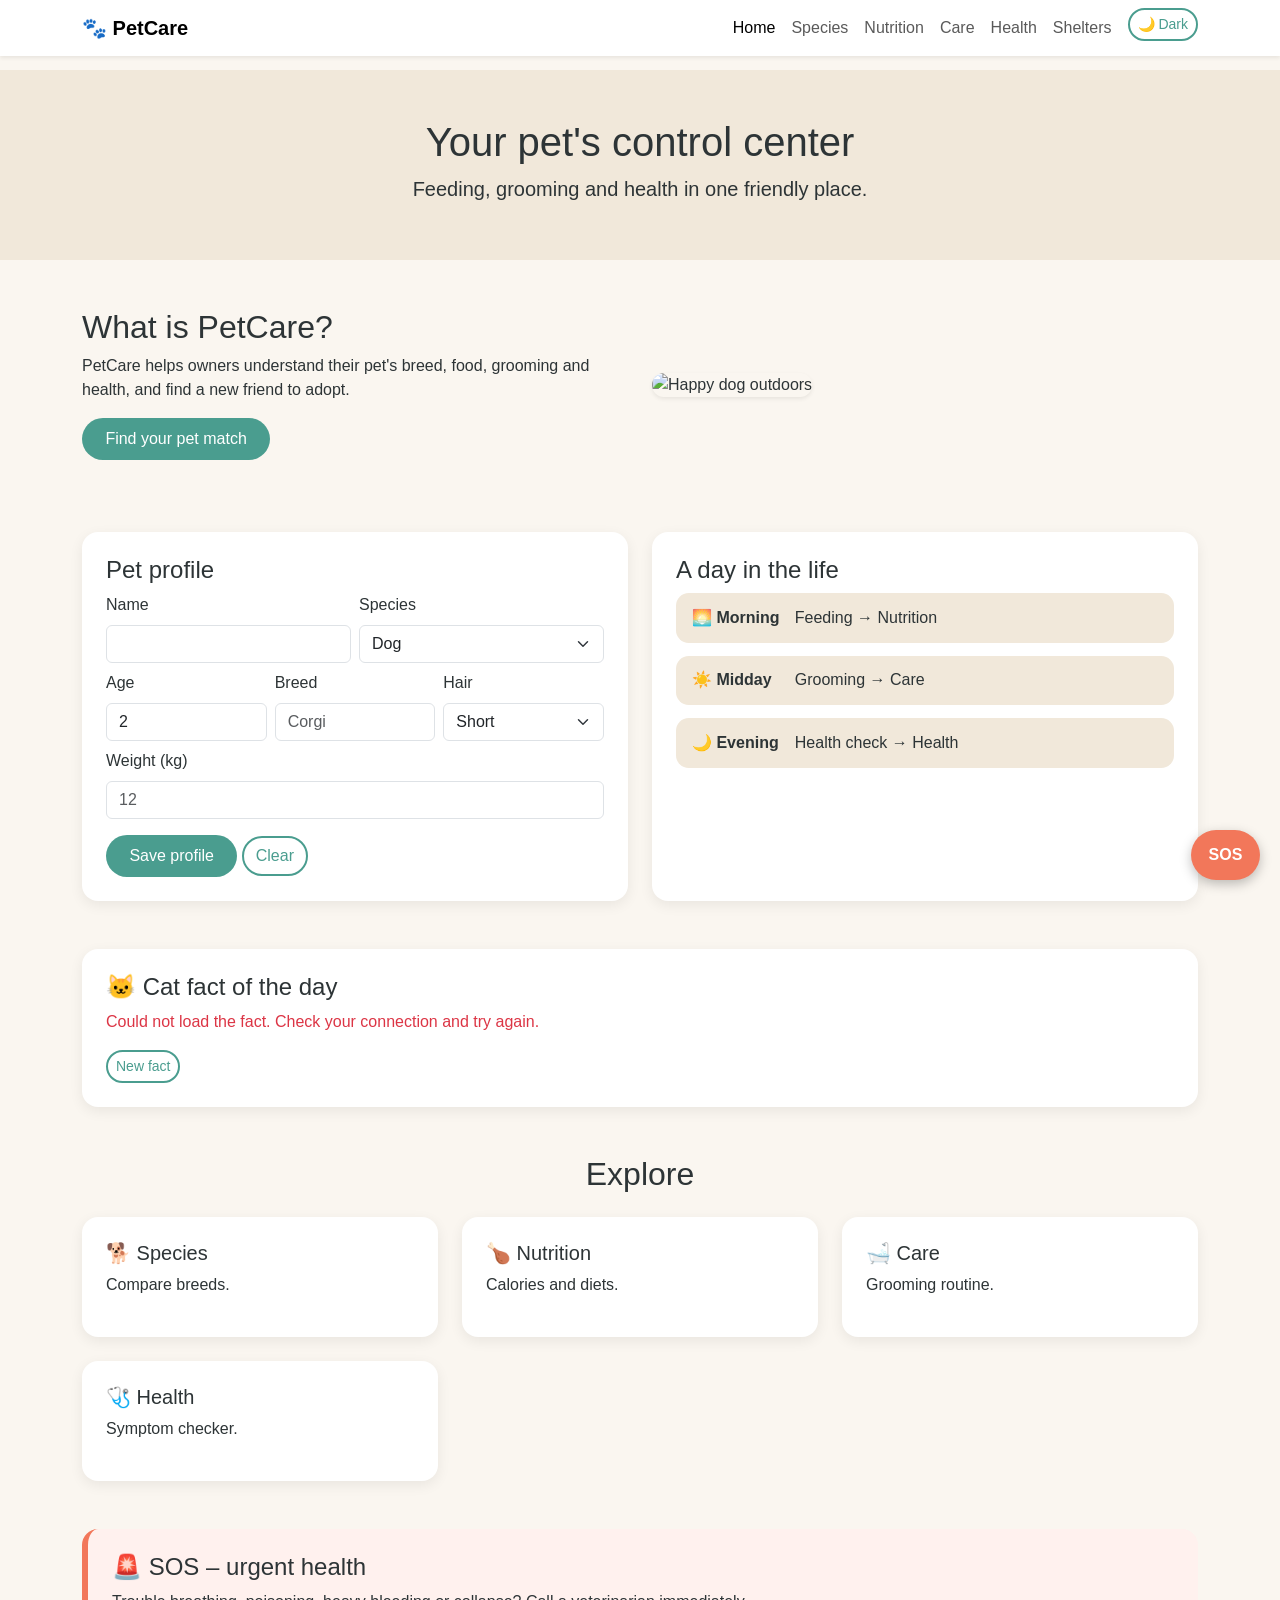
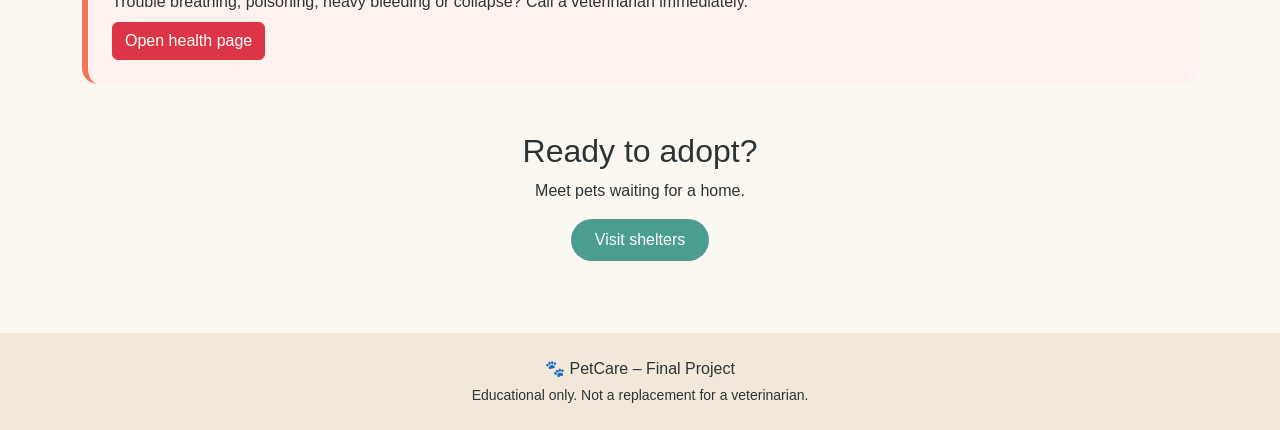
==== commit 9176dac4: "Connect interactive features across pages" ====
--- a/index.html
+++ b/index.html
@@ -1,161 +1,136 @@
-<!DOCTYPE html>
-<html lang="en">
-	<head>
-		<meta charset="UTF-8">
-		<meta name="viewport" content="width=device-width, initial-scale=1">
-		<title>PetCare | Home</title>
-		<link href="https://cdn.jsdelivr.net/npm/bootstrap@5.3.3/dist/css/bootstrap.min.css" rel="stylesheet">
-		<link rel="stylesheet" href="styles.css">
-	</head>
-	<body>
-		<header>
-			<nav class="navbar navbar-expand-lg bg-white sticky-top shadow-sm">
-				<div class="container">
-					<a class="navbar-brand" href="index.html">🐾 PetCare</a>
-					<button class="navbar-toggler" type="button" data-bs-toggle="collapse" data-bs-target="#mainMenu" aria-label="Toggle menu">
-						<span class="navbar-toggler-icon"></span>
-					</button>
-					<div class="collapse navbar-collapse" id="mainMenu">
-						<ul class="navbar-nav ms-auto">
-							<li class="nav-item"><a class="nav-link active" href="index.html">Home</a></li>
-							<li class="nav-item"><a class="nav-link" href="species.html">Species</a></li>
-							<li class="nav-item"><a class="nav-link" href="nutrition.html">Nutrition</a></li>
-							<li class="nav-item"><a class="nav-link" href="care.html">Care</a></li>
-							<li class="nav-item"><a class="nav-link" href="health.html">Health</a></li>
-							<li class="nav-item"><a class="nav-link" href="shelters.html">Shelters</a></li>
-						</ul>
-					</div>
-				</div>
-			</nav>
-		</header>
-
-		<main>
-			<section class="hero">
-				<div class="container">
-					<div class="row align-items-center">
-						<div class="col-md-6">
-							<h1>Everything your pet needs, in one place</h1>
-							<p class="lead">PetCare helps owners learn about breeds, food, grooming and health, and find a new friend to adopt.</p>
-							<a href="species.html" class="btn btn-pet">Find your pet</a>
-							<a href="shelters.html" class="btn btn-outline-pet">Adopt</a>
-						</div>
-						<div class="col-md-6 text-center">
-							<img src="https://placedog.net/600/400?id=12" class="img-fluid hero-img" alt="Happy dog playing outside">
-						</div>
-					</div>
-				</div>
-			</section>
-
-			<section class="container py-5 text-center">
-				<h2>What is PetCare?</h2>
-				<p class="mx-auto about-text">PetCare is a small guide for pet owners. Pick a topic below to learn about your pet's species, nutrition, daily care and health. Everything is connected, so you can move easily between pages.</p>
-			</section>
-
-			<section class="container pb-5">
-				<div class="row g-4">
-					<div class="col-lg-6">
-						<article class="card-box">
-							<h2 class="h4">Pet profile</h2>
-							<form action="species.html" method="get">
-								<div class="row g-2">
-									<div class="col-6">
-										<label for="petName" class="form-label">Pet name</label>
-										<input type="text" id="petName" class="form-control" placeholder="Buddy">
-									</div>
-									<div class="col-6">
-										<label for="petSpecies" class="form-label">Species</label>
-										<select id="petSpecies" class="form-select">
-											<option>Dog</option>
-											<option>Cat</option>
-										</select>
-									</div>
-									<div class="col-4">
-										<label for="petAge" class="form-label">Age</label>
-										<input type="number" id="petAge" class="form-control" placeholder="2">
-									</div>
-									<div class="col-4">
-										<label for="petBreed" class="form-label">Breed</label>
-										<input type="text" id="petBreed" class="form-control" placeholder="Corgi">
-									</div>
-									<div class="col-4">
-										<label for="petHair" class="form-label">Hair</label>
-										<select id="petHair" class="form-select">
-											<option>Short</option>
-											<option>Long</option>
-										</select>
-									</div>
-								</div>
-								<button type="submit" class="btn btn-pet mt-3">Save profile</button>
-							</form>
-						</article>
-					</div>
-
-					<div class="col-lg-6">
-						<article class="card-box">
-							<h2 class="h4">A day in the life</h2>
-							<ul class="timeline">
-								<li><a href="nutrition.html"><span class="time">Morning</span> Feeding → Nutrition</a></li>
-								<li><a href="care.html"><span class="time">Midday</span> Grooming → Care</a></li>
-								<li><a href="health.html"><span class="time">Evening</span> Health check → Health</a></li>
-							</ul>
-						</article>
-					</div>
-				</div>
-			</section>
-
-			<section class="container pb-5">
-				<h2 class="text-center mb-4">Explore PetCare</h2>
-				<div class="row g-4">
-					<div class="col-6 col-lg-3">
-						<a href="species.html" class="quick-card">
-							<h3 class="h5">🐕 Species</h3>
-							<p>Compare breeds and find your match.</p>
-						</a>
-					</div>
-					<div class="col-6 col-lg-3">
-						<a href="nutrition.html" class="quick-card">
-							<h3 class="h5">🍗 Nutrition</h3>
-							<p>Calories, food and feeding tips.</p>
-						</a>
-					</div>
-					<div class="col-6 col-lg-3">
-						<a href="care.html" class="quick-card">
-							<h3 class="h5">🛁 Care</h3>
-							<p>Grooming and daily routine.</p>
-						</a>
-					</div>
-					<div class="col-6 col-lg-3">
-						<a href="health.html" class="quick-card">
-							<h3 class="h5">🩺 Health</h3>
-							<p>Common symptoms explained.</p>
-						</a>
-					</div>
-				</div>
-			</section>
-
-			<section class="container pb-5">
-				<div class="sos-box">
-					<h2 class="h4">🚨 SOS – urgent health</h2>
-					<p>Trouble breathing, poisoning, heavy bleeding or collapse? Contact a veterinarian immediately.</p>
-					<a href="health.html" class="btn btn-sos">Go to Health</a>
-				</div>
-			</section>
-
-			<section class="adopt-cta text-center">
-				<div class="container">
-					<h2>Ready to adopt?</h2>
-					<p>Meet pets that are waiting for a loving home.</p>
-					<a href="shelters.html" class="btn btn-pet">Visit shelters</a>
-				</div>
-			</section>
-		</main>
-
-		<footer class="text-center py-4">
-			<div class="container">
-				<p class="mb-1">🐾 PetCare – Midterm Project</p>
-				<p class="small mb-0">For education only. Not a replacement for a veterinarian.</p>
-			</div>
-		</footer>
-		<script src="https://cdn.jsdelivr.net/npm/bootstrap@5.3.3/dist/js/bootstrap.bundle.min.js"></script>
-	</body>
-</html> //test for me +<!DOCTYPE html>
+<html lang="en">
+<head>
+  <meta charset="UTF-8">
+  <meta name="viewport" content="width=device-width, initial-scale=1">
+  <title>Your pet's control center | PetCare</title>
+  <link href="https://cdn.jsdelivr.net/npm/bootstrap@5.3.3/dist/css/bootstrap.min.css" rel="stylesheet">
+  <link rel="stylesheet" href="css/style.css">
+  <link rel="stylesheet" href="css/app.css">
+  <script src="js/theme-init.js"></script>
+</head>
+<body data-page="home">
+  <header>
+    <nav class="navbar navbar-expand-lg bg-white shadow-sm fixed-top">
+      <div class="container">
+        <a class="navbar-brand fw-bold" href="index.html">🐾 PetCare</a>
+        <button class="navbar-toggler" type="button" data-bs-toggle="collapse" data-bs-target="#menu" aria-label="Toggle menu"><span class="navbar-toggler-icon"></span></button>
+        <div class="collapse navbar-collapse" id="menu">
+          <ul class="navbar-nav ms-auto">
+            <li class="nav-item"><a class="nav-link active" href="index.html" aria-current="page">Home</a></li>
+            <li class="nav-item"><a class="nav-link" href="species.html">Species</a></li>
+            <li class="nav-item"><a class="nav-link" href="nutrition.html">Nutrition</a></li>
+            <li class="nav-item"><a class="nav-link" href="care.html">Care</a></li>
+            <li class="nav-item"><a class="nav-link" href="health.html">Health</a></li>
+            <li class="nav-item"><a class="nav-link" href="shelters.html">Shelters</a></li>
+          </ul>
+        </div>
+      </div>
+    </nav>
+  </header>
+  <main>
+    <section class="page-header text-center">
+      <div class="container">
+        <h1>Your pet's control center</h1>
+        <p class="lead mb-2">Feeding, grooming and health in one friendly place.</p>
+      </div>
+    </section>
+    <section class="container py-5">
+      <div class="row g-4 align-items-center">
+        <div class="col-md-6">
+          <h2>What is PetCare?</h2>
+          <p>PetCare helps owners understand their pet's breed, food, grooming and health, and find a new friend to adopt.</p>
+          <a href="species.html" class="btn btn-pet">Find your pet match</a>
+        </div>
+        <div class="col-md-6">
+          <img src="https://placedog.net/600/400?id=12" class="img-fluid rounded-4 shadow-sm" alt="Happy dog outdoors">
+        </div>
+      </div>
+    </section>
+
+    <section class="container py-4" id="profile">
+      <div class="row g-4">
+        <div class="col-lg-6">
+          <article class="card-pet">
+            <h2 class="h4">Pet profile</h2>
+            <form id="profile-form" novalidate>
+              <div class="row g-2">
+                <div class="col-6"><label class="form-label" for="pName">Name</label><input class="form-control" id="pName" autocomplete="off"></div>
+                <div class="col-6"><label class="form-label" for="pSpecies">Species</label>
+                  <select class="form-select" id="pSpecies"><option value="dog">Dog</option><option value="cat">Cat</option></select></div>
+                <div class="col-4"><label class="form-label" for="pAge">Age</label><input class="form-control" type="number" min="0" step="0.5" id="pAge" value="2"></div>
+                <div class="col-4"><label class="form-label" for="pBreed">Breed</label><input class="form-control" id="pBreed" placeholder="Corgi" autocomplete="off"></div>
+                <div class="col-4"><label class="form-label" for="pHair">Hair</label>
+                  <select class="form-select" id="pHair"><option value="short">Short</option><option value="long">Long</option></select></div>
+                <div class="col-12"><label class="form-label" for="pWeight">Weight (kg)</label><input class="form-control" type="number" min="0" step="0.1" id="pWeight" placeholder="12"></div>
+              </div>
+              <button class="btn btn-pet mt-3" type="submit">Save profile</button>
+              <button class="btn btn-outline-pet mt-3" type="button" id="profile-clear">Clear</button>
+            </form>
+            <div id="profile-summary" class="mt-3" hidden></div>
+          </article>
+        </div>
+        <div class="col-lg-6">
+          <article class="card-pet">
+            <h2 class="h4">A day in the life</h2>
+            <ol class="timeline">
+              <li><a href="nutrition.html"><span>🌅 Morning</span> Feeding → Nutrition</a></li>
+              <li><a href="care.html"><span>☀️ Midday</span> Grooming → Care</a></li>
+              <li><a href="health.html"><span>🌙 Evening</span> Health check → Health</a></li>
+            </ol>
+          </article>
+        </div>
+      </div>
+    </section>
+
+    <section class="container py-4">
+      <article class="card-pet" id="fact-box">
+        <h2 class="h4">🐱 Cat fact of the day</h2>
+        <p id="fact-text" class="mb-3" aria-live="polite">Loading a fun fact…</p>
+        <button type="button" id="fact-refresh" class="btn btn-outline-pet btn-sm">New fact</button>
+      </article>
+    </section>
+
+    <section class="container py-4">
+      <h2 class="text-center mb-4">Explore</h2>
+      <div class="cards-grid">
+        <a class="card-pet link-card" href="species.html"><h3 class="h5">🐕 Species</h3><p>Compare breeds.</p></a>
+        <a class="card-pet link-card" href="nutrition.html"><h3 class="h5">🍗 Nutrition</h3><p>Calories and diets.</p></a>
+        <a class="card-pet link-card" href="care.html"><h3 class="h5">🛁 Care</h3><p>Grooming routine.</p></a>
+        <a class="card-pet link-card" href="health.html"><h3 class="h5">🩺 Health</h3><p>Symptom checker.</p></a>
+      </div>
+    </section>
+
+    <section class="container py-4" id="sos">
+      <div class="sos-box">
+        <h2 class="h4">🚨 SOS – urgent health</h2>
+        <p class="mb-2">Trouble breathing, poisoning, heavy bleeding or collapse? Call a veterinarian immediately.</p>
+        <a href="health.html#sos" class="btn btn-danger">Open health page</a>
+      </div>
+    </section>
+
+    <section class="container py-4 text-center">
+      <h2>Ready to adopt?</h2>
+      <p>Meet pets waiting for a home.</p>
+      <a href="shelters.html" class="btn btn-pet">Visit shelters</a>
+    </section>
+  </main>
+  <a href="health.html#sos" class="sos-btn" aria-label="Urgent help">SOS</a>
+  <footer class="text-center py-4 mt-5">
+    <div class="container">
+      <p class="mb-1">🐾 PetCare – Final Project</p>
+      <p class="small mb-0">Educational only. Not a replacement for a veterinarian.</p>
+    </div>
+  </footer>
+  <script src="https://cdn.jsdelivr.net/npm/jquery@3.7.1/dist/jquery.min.js"></script>
+  <script src="https://cdn.jsdelivr.net/npm/bootstrap@5.3.3/dist/js/bootstrap.bundle.min.js"></script>
+  <script src="js/data.js"></script>
+  <script src="js/models.js"></script>
+  <script src="js/api.js"></script>
+  <script src="js/ui.js"></script>
+  <script src="js/forms.js"></script>
+  <script src="js/pages/home.js"></script>
+  <script src="js/main.js"></script>
+  <script src="js/jq.js"></script>
+</body>
+</html>
--- a/css/style.css
+++ b/css/style.css
@@ -0,0 +1,170 @@
+/*Design tokens*/
+:root{
+	--bg: #faf6f0;
+	--green: #4a9d8f;
+	--cream: #f1e8da;
+	--coral: #f2775a;
+	--text: #2d3436;
+}
+html{
+	scroll-behavior: smooth;
+	scroll-padding-top: 80px;
+}
+body{
+	background: var(--bg);
+	color: var(--text);
+	font-family: "Poppins", "Segoe UI", sans-serif;
+	padding-top: 70px;
+}
+a{
+	color: var(--green);
+}
+
+/*Navigation*/
+.nav-link{
+	font-weight: 500;
+}
+.nav-link:hover{
+	color: var(--green);
+}
+
+/*Header strip*/
+.page-header{
+	background: var(--cream);
+	padding: 3rem 0;
+}
+.badge-pet{
+	background: #fff;
+	border-radius: 50px;
+	padding: 0.3rem 1rem;
+	font-size: 0.85rem;
+}
+
+/*Cards*/
+.card-pet{
+	background: #fff;
+	border-radius: 1rem;
+	padding: 1.5rem;
+	box-shadow: 0 4px 14px rgba(0,0,0,0.07);
+	height: 100%;
+}
+.link-card{
+	display: block;
+	text-decoration: none;
+	color: var(--text);
+	transition: transform 0.2s;
+}
+.link-card:hover{
+	transform: translateY(-4px);
+}
+
+/*card layouts*/
+.cards-grid{
+	display: grid;
+	grid-template-columns: repeat(3, 1fr);
+	gap: 1.5rem;
+}
+.btn-pet{
+	background: var(--green);
+	color: #fff;
+	border-radius: 50px;
+	padding: 0.5rem 1.4rem;
+}
+.btn-pet:hover{
+	background: #3b8074;
+	color: #fff;
+}
+.btn-outline-pet{
+	border: 2px solid var(--green);
+	color: var(--green);
+	border-radius: 50px;
+}
+.btn-outline-pet:hover{
+	background: var(--green);
+	color: #fff;
+}
+.timeline{
+	list-style: none;
+	padding: 0;
+	margin: 0;
+	display: flex;
+	flex-direction: column;
+	gap: 0.8rem;
+}
+.timeline a{
+	display: flex;
+	gap: 0.8rem;
+	align-items: center;
+	background: var(--cream);
+	border-radius: 0.8rem;
+	padding: 0.8rem 1rem;
+	text-decoration: none;
+	color: var(--text);
+}
+.timeline span{
+	font-weight: 600;
+	min-width: 90px;
+}
+.sos-box{
+	background: #fff1ee;
+	border-left: 6px solid var(--coral);
+	border-radius: 1rem;
+	padding: 1.5rem;
+}
+/* position: fixed keeps the SOS button visible while scrolling */
+.sos-btn{
+	position: fixed;
+	right: 20px;
+	bottom: 20px;
+	background: var(--coral);
+	color: #fff;
+	font-weight: 700;
+	text-decoration: none;
+	padding: 0.8rem 1.1rem;
+	border-radius: 50px;
+	box-shadow: 0 4px 12px rgba(0,0,0,0.25);
+	z-index: 1000;
+}
+.sos-btn:hover{
+	color: #fff;
+	background: #d9603f;
+}
+.highlight{
+	position: relative;
+	outline: 3px solid var(--green);
+}
+.highlight::after{
+	content: "For your pet";
+	position: absolute;
+	top: -12px;
+	right: 12px;
+	background: var(--green);
+	color: #fff;
+	font-size: 0.75rem;
+	padding: 2px 10px;
+	border-radius: 50px;
+}
+footer{
+	background: var(--cream);
+}
+@media (max-width: 992px){
+	.cards-grid{
+		grid-template-columns: repeat(2, 1fr);
+	}
+	.page-header{
+		padding: 2rem 0;
+	}
+}
+@media (max-width: 576px){
+	.cards-grid{
+		grid-template-columns: 1fr;
+	}
+	h1{
+		font-size: 1.8rem;
+	}
+	.timeline a{
+		flex-direction: column;
+		align-items: flex-start;
+		gap: 0.2rem;
+	}
+}
--- a/css/app.css
+++ b/css/app.css
@@ -0,0 +1,101 @@
+.profile-strip{
+	background: #fff;
+	border-left: 6px solid var(--green);
+	border-radius: 0.8rem;
+	padding: 0.6rem 1rem;
+	display: flex;
+	flex-wrap: wrap;
+	gap: 0.8rem;
+	align-items: center;
+	justify-content: space-between;
+}
+.breed-photo,
+.pet-card img{
+	width: 100%;
+	aspect-ratio: 4 / 3;
+	object-fit: cover;
+}
+.breed-photo.loading{
+	opacity: 0.5;
+}
+.fav-btn{
+	background: none;
+	border: 0;
+	font-size: 1.6rem;
+	line-height: 1;
+	color: var(--coral);
+	cursor: pointer;
+}
+.fav-btn:focus-visible{
+	outline: 3px solid var(--green);
+	border-radius: 0.5rem;
+}
+.pet-card.is-fav{
+	outline: 2px solid var(--coral);
+}
+.symptom-details{
+	display: none;
+}
+.timeline a.active{
+	outline: 2px solid var(--green);
+}
+.checklist li.done label{
+	text-decoration: line-through;
+	opacity: 0.7;
+}
+#toast-container{
+	position: fixed;
+	top: 80px;
+	right: 20px;
+	z-index: 2000;
+	display: flex;
+	flex-direction: column;
+	gap: 0.5rem;
+	max-width: 320px;
+}
+.toast-msg{
+	padding: 0.7rem 1rem;
+	border-radius: 0.8rem;
+	color: #fff;
+	background: var(--green);
+	box-shadow: 0 4px 12px rgba(0,0,0,0.2);
+}
+.toast-msg.danger{
+	background: var(--coral);
+}
+
+[data-bs-theme="dark"]{
+	--bg: #16191c;
+	--cream: #232a30;
+	--text: #e8e6e3;
+	--green: #5fc2b2;
+}
+[data-bs-theme="dark"] .navbar.bg-white{
+	background-color: #1f252a !important;
+}
+[data-bs-theme="dark"] .card-pet,
+[data-bs-theme="dark"] .profile-strip{
+	background: #232a30;
+}
+[data-bs-theme="dark"] .badge-pet{
+	background: #2f383f;
+	color: var(--text);
+}
+[data-bs-theme="dark"] .sos-box{
+	background: #3a2723;
+}
+[data-bs-theme="dark"] .link-card,
+[data-bs-theme="dark"] .timeline a{
+	color: var(--text);
+}
+[data-bs-theme="dark"] .btn-pet{
+	background: var(--green);
+	color: #10201d;
+}
+[data-bs-theme="dark"] .btn-pet:hover{
+	background: #79d1c3;
+	color: #10201d;
+}
+[data-bs-theme="dark"] .toast-msg:not(.danger){
+	color: #10201d;
+}
